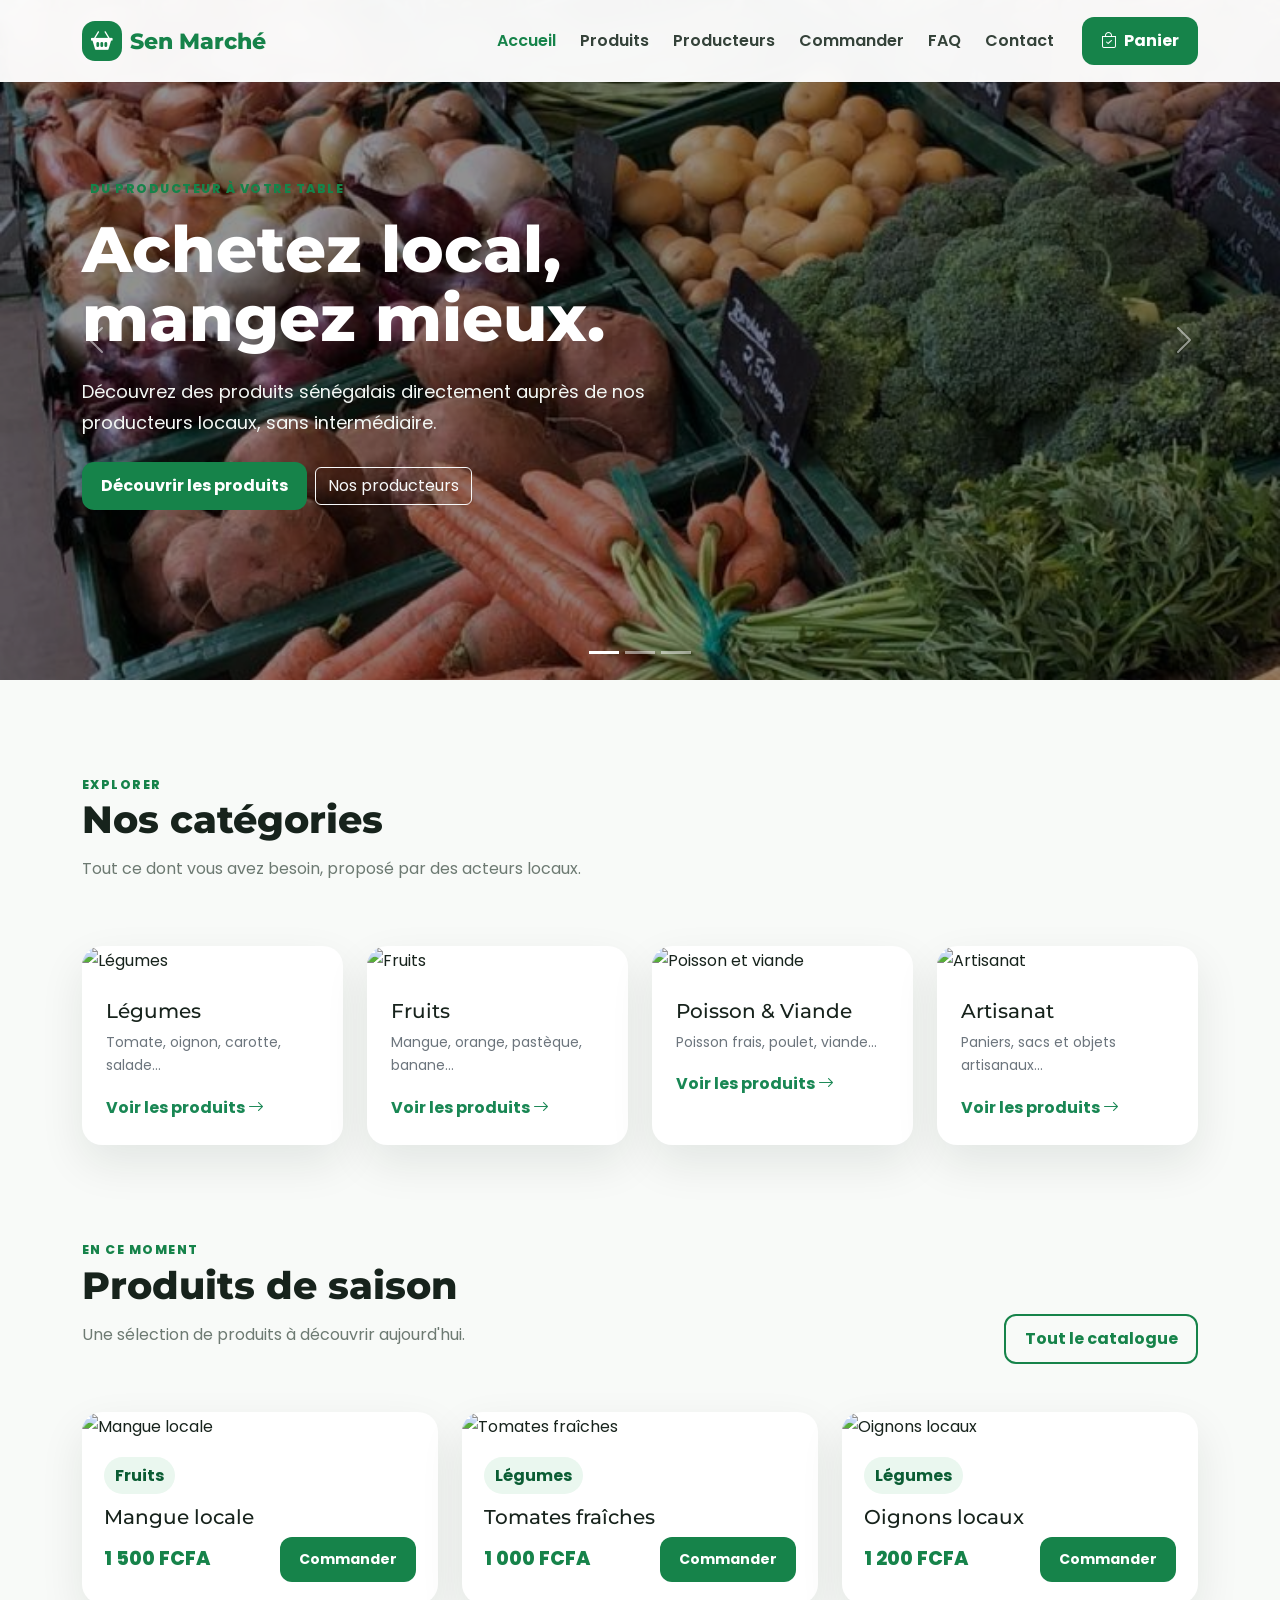
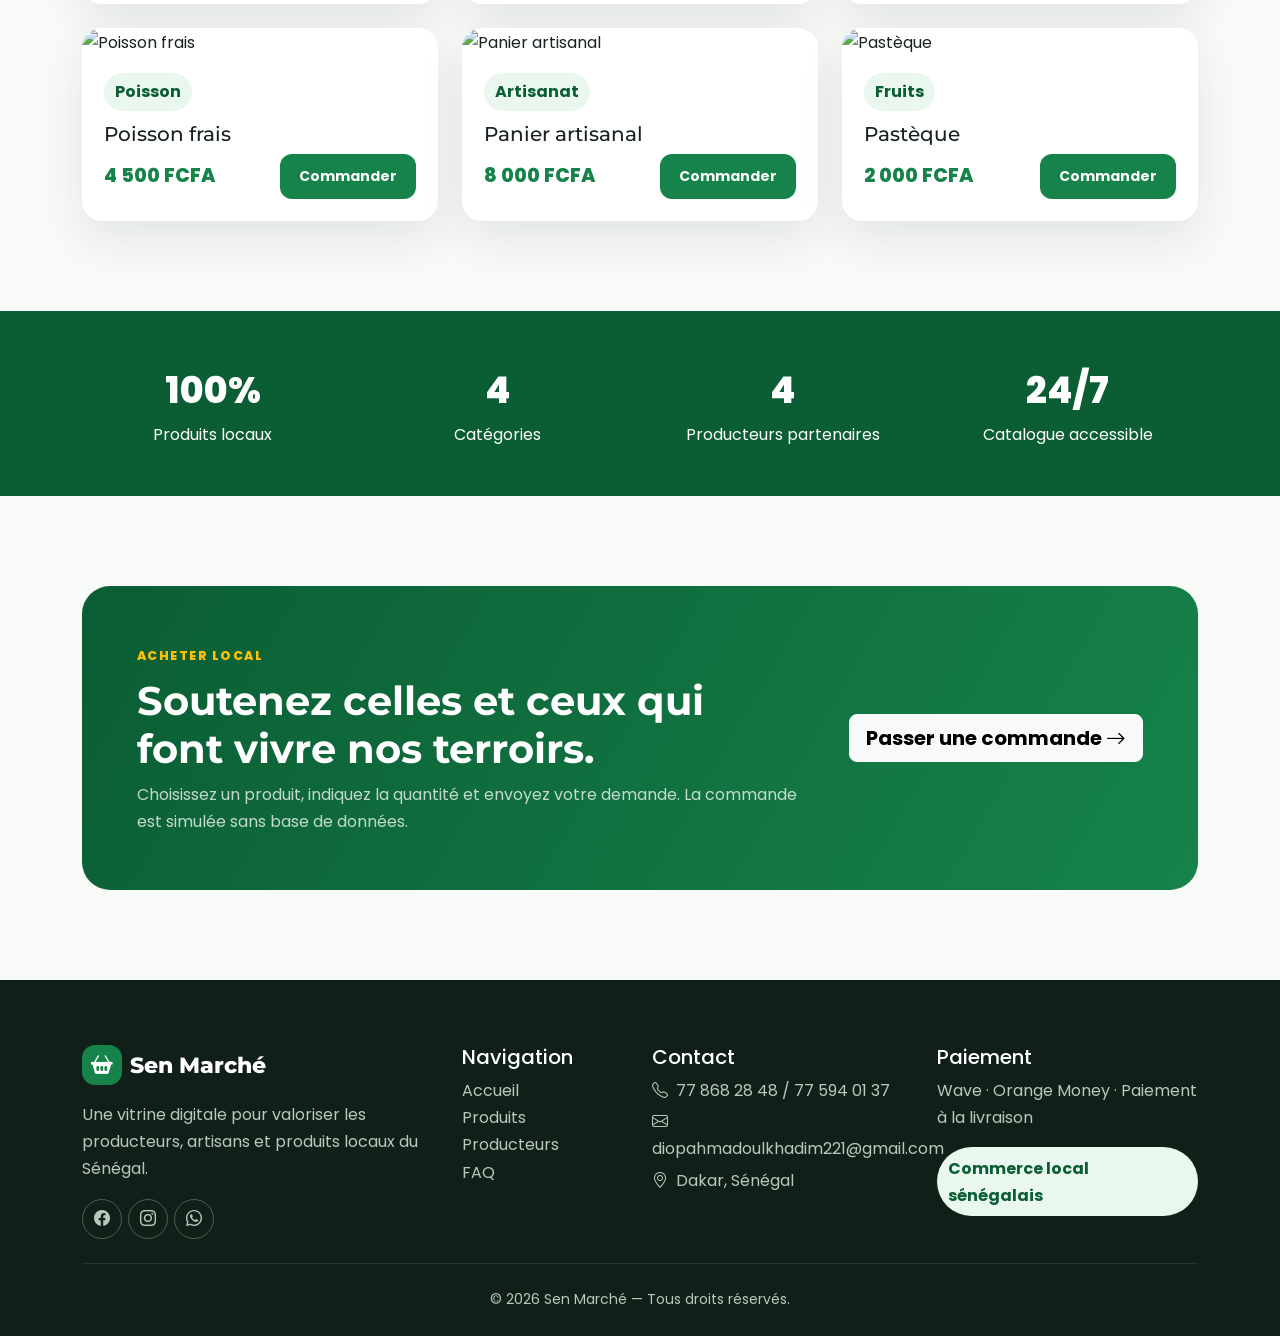
==== index.html @ eaa20071 "integration de sen-marche sur githup" ====
<!doctype html>
<html lang="fr">
<head>
  <!-- ===== META & SEO ===== -->
  <!-- UTF-8: Support caractères spéciaux français -->
  <meta charset="utf-8">
  <!-- Viewport: Responsive design mobile-first -->
  <meta name="viewport" content="width=device-width, initial-scale=1">
  <!-- Meta description: Affichée dans Google Search -->
  <meta name="description" content="Sen Marché — plateforme vitrine des producteurs locaux sénégalais.">
  <!-- Titre page: Affiché onglet + résultats recherche -->
  <title>Accueil | Sen Marché</title>

  <!-- ===== DÉPENDANCES EXTERNES ===== -->
  <!-- Bootstrap 5.3.3: Framework CSS + composants (grille, navbar, formulaires) -->
  <link href="https://cdn.jsdelivr.net/npm/bootstrap@5.3.3/dist/css/bootstrap.min.css" rel="stylesheet">
  <!-- Bootstrap Icons: Icônes (panier, menu, etc.) -->
  <link href="https://cdn.jsdelivr.net/npm/bootstrap-icons@1.11.3/font/bootstrap-icons.css" rel="stylesheet">
  <!-- Stylesheets custom: Variables, composants, responsive -->
  <link rel="stylesheet" href="css/style.css">
</head>
<body>

<!-- ===== NAVIGATION PRINCIPALE (FIXED) ===== -->
<!-- Navbar fixed-top: Reste visible lors du scroll
     navbar-expand-lg: Menu hamburger sur mobile, horizontal sur desktop
     ID mainNav: Utilisé pour toggle collapse mobile -->
<nav class="navbar navbar-expand-lg fixed-top">
<div class="container py-2">
  <!-- Logo marque -->
  <a class="navbar-brand d-flex align-items-center" href="index.html">
    <span class="brand-mark"><i class="bi bi-basket2-fill"></i></span>Sen Marché
  </a>
  <!-- Bouton toggle (hamburger) mobile -->
  <button class="navbar-toggler" type="button" data-bs-toggle="collapse" data-bs-target="#mainNav" aria-label="Menu">
    <span class="navbar-toggler-icon"></span>
  </button>
  <!-- Menu navigation -->
  <div class="collapse navbar-collapse" id="mainNav">
    <ul class="navbar-nav ms-auto align-items-lg-center">
      <li class="nav-item"><a class="nav-link active" href="index.html">Accueil</a></li>
      <li class="nav-item"><a class="nav-link" href="produits.html">Produits</a></li>
      <li class="nav-item"><a class="nav-link" href="producteurs.html">Producteurs</a></li>
      <li class="nav-item"><a class="nav-link" href="commander.html">Commander</a></li>
      <li class="nav-item"><a class="nav-link" href="faq.html">FAQ</a></li>
      <li class="nav-item"><a class="nav-link" href="contact.html">Contact</a></li>
    </ul>
    <!-- Bouton CTA panier (se met à jour via JS) -->
    <!-- id cartCount: Badge nombre produits, masqué si vide -->
    <a href="commander.html" class="btn btn-brand ms-lg-3 position-relative">
      <i class="bi bi-bag-check me-1"></i> Panier 
      <span id="cartCount" class="badge rounded-pill bg-warning text-dark cart-badge" style="display:none">0</span>
    </a>
  </div>
</div>
</nav>

<section class="hero">
<div id="heroCarousel" class="carousel slide carousel-fade" data-bs-ride="carousel">
<div class="carousel-indicators"><button data-bs-target="#heroCarousel" data-bs-slide-to="0" class="active"></button><button data-bs-target="#heroCarousel" data-bs-slide-to="1"></button><button data-bs-target="#heroCarousel" data-bs-slide-to="2"></button></div>
<div class="carousel-inner">
<div class="carousel-item active"><img src="images/legumes.jpg" alt="Produits frais locaux"><div class="hero-caption"><div class="container"><div class="eyebrow mb-3"><i class="bi bi-leaf"></i> Du producteur à votre table</div><h1>Achetez local,<br>mangez mieux.</h1><p class="my-4">Découvrez des produits sénégalais directement auprès de nos producteurs locaux, sans intermédiaire.</p><a class="btn btn-brand me-2" href="produits.html">Découvrir les produits</a><a class="btn btn-outline-light" href="producteurs.html">Nos producteurs</a></div></div></div>
<div class="carousel-item"><img src="images/fruits.jpg" alt="Fruits et légumes de saison"><div class="hero-caption"><div class="container"><div class="eyebrow mb-3">Produits de saison</div><h1>La fraîcheur<br>près de chez vous.</h1><p class="my-4">Légumes, fruits, poisson et artisanat : choisissez le meilleur du savoir-faire local.</p><a class="btn btn-brand" href="produits.html">Voir le catalogue</a></div></div></div>
<div class="carousel-item"><img src="images/artisanaux.jpg" alt="Cuisine et produits locaux"><div class="hero-caption"><div class="container"><div class="eyebrow mb-3">Fiers du Sénégal</div><h1>Valorisons<br>ce qui est local.</h1><p class="my-4">Sen Marché crée une relation directe entre producteurs et consommateurs.</p><a class="btn btn-brand" href="commander.html">Commander</a></div></div></div>
</div><button class="carousel-control-prev" data-bs-target="#heroCarousel" data-bs-slide="prev"><span class="carousel-control-prev-icon"></span></button><button class="carousel-control-next" data-bs-target="#heroCarousel" data-bs-slide="next"><span class="carousel-control-next-icon"></span></button>
</div></section>

<section class="section"><div class="container"><div class="row align-items-end mb-5"><div class="col-md-8"><span class="eyebrow">Explorer</span><h2 class="section-title">Nos catégories</h2><p class="section-lead">Tout ce dont vous avez besoin, proposé par des acteurs locaux.</p></div></div>
<div class="row g-4">
<div class="col-md-6 col-lg-3"><div class="category-card"><img src="https://images.unsplash.com/photo-1597362925123-77861d3fbac7?auto=format&fit=crop&w=900&q=85" alt="Légumes" class="w-100"><div class="p-4"><h3 class="h5">Légumes</h3><p class="text-secondary small">Tomate, oignon, carotte, salade...</p><a href="produits.html#legumes" class="fw-bold text-success">Voir les produits <i class="bi bi-arrow-right"></i></a></div></div></div>
<div class="col-md-6 col-lg-3"><div class="category-card"><img src="https://images.unsplash.com/photo-1619566636858-adf3ef46400b?auto=format&fit=crop&w=900&q=85" alt="Fruits" class="w-100"><div class="p-4"><h3 class="h5">Fruits</h3><p class="text-secondary small">Mangue, orange, pastèque, banane...</p><a href="produits.html#fruits" class="fw-bold text-success">Voir les produits <i class="bi bi-arrow-right"></i></a></div></div></div>
<div class="col-md-6 col-lg-3"><div class="category-card"><img src="https://images.unsplash.com/photo-1534482421-64566f976cfa?auto=format&fit=crop&w=900&q=85" alt="Poisson et viande" class="w-100"><div class="p-4"><h3 class="h5">Poisson & Viande</h3><p class="text-secondary small">Poisson frais, poulet, viande...</p><a href="produits.html#poisson" class="fw-bold text-success">Voir les produits <i class="bi bi-arrow-right"></i></a></div></div></div>
<div class="col-md-6 col-lg-3"><div class="category-card"><img src="https://images.unsplash.com/photo-1494438639946-1ebd1d20bf85?auto=format&fit=crop&w=900&q=85" alt="Artisanat" class="w-100"><div class="p-4"><h3 class="h5">Artisanat</h3><p class="text-secondary small">Paniers, sacs et objets artisanaux...</p><a href="produits.html#artisanat" class="fw-bold text-success">Voir les produits <i class="bi bi-arrow-right"></i></a></div></div></div>
</div></div></section>

<section class="section pt-0"><div class="container"><div class="row align-items-end mb-5"><div class="col-md-8"><span class="eyebrow">En ce moment</span><h2 class="section-title">Produits de saison</h2><p class="section-lead">Une sélection de produits à découvrir aujourd'hui.</p></div><div class="col-md-4 text-md-end"><a href="produits.html" class="btn btn-outline-brand">Tout le catalogue</a></div></div>
<div class="row g-4">
<div class="col-md-6 col-lg-4"><div class="product-card"><img src="https://images.unsplash.com/photo-1553279768-865429fa0078?auto=format&fit=crop&w=700&q=85" alt="Mangue locale" class="w-100"><div class="card-body"><span class="badge-soft">Fruits</span><h3 class="h5 mt-3">Mangue locale</h3><div class="d-flex justify-content-between align-items-center"><span class="price">1 500 FCFA</span><a href="commander.html?produit=Mangue locale" class="btn btn-brand btn-sm">Commander</a></div></div></div></div><div class="col-md-6 col-lg-4"><div class="product-card"><img src="https://images.unsplash.com/photo-1546094096-0df4bcaaa337?auto=format&fit=crop&w=700&q=85" alt="Tomates fraîches" class="w-100"><div class="card-body"><span class="badge-soft">Légumes</span><h3 class="h5 mt-3">Tomates fraîches</h3><div class="d-flex justify-content-between align-items-center"><span class="price">1 000 FCFA</span><a href="commander.html?produit=Tomates fraîches" class="btn btn-brand btn-sm">Commander</a></div></div></div></div><div class="col-md-6 col-lg-4"><div class="product-card"><img src="https://images.unsplash.com/photo-1508747703725-719777637510?auto=format&fit=crop&w=700&q=85" alt="Oignons locaux" class="w-100"><div class="card-body"><span class="badge-soft">Légumes</span><h3 class="h5 mt-3">Oignons locaux</h3><div class="d-flex justify-content-between align-items-center"><span class="price">1 200 FCFA</span><a href="commander.html?produit=Oignons locaux" class="btn btn-brand btn-sm">Commander</a></div></div></div></div><div class="col-md-6 col-lg-4"><div class="product-card"><img src="https://images.unsplash.com/photo-1510130387422-82bed34b37e9?auto=format&fit=crop&w=700&q=85" alt="Poisson frais" class="w-100"><div class="card-body"><span class="badge-soft">Poisson</span><h3 class="h5 mt-3">Poisson frais</h3><div class="d-flex justify-content-between align-items-center"><span class="price">4 500 FCFA</span><a href="commander.html?produit=Poisson frais" class="btn btn-brand btn-sm">Commander</a></div></div></div></div><div class="col-md-6 col-lg-4"><div class="product-card"><img src="https://images.unsplash.com/photo-1595521624992-48a59aef95a6?auto=format&fit=crop&w=700&q=85" alt="Panier artisanal" class="w-100"><div class="card-body"><span class="badge-soft">Artisanat</span><h3 class="h5 mt-3">Panier artisanal</h3><div class="d-flex justify-content-between align-items-center"><span class="price">8 000 FCFA</span><a href="commander.html?produit=Panier artisanal" class="btn btn-brand btn-sm">Commander</a></div></div></div></div><div class="col-md-6 col-lg-4"><div class="product-card"><img src="https://images.unsplash.com/photo-1589984662646-e7b2e4962f18?auto=format&fit=crop&w=700&q=85" alt="Pastèque" class="w-100"><div class="card-body"><span class="badge-soft">Fruits</span><h3 class="h5 mt-3">Pastèque</h3><div class="d-flex justify-content-between align-items-center"><span class="price">2 000 FCFA</span><a href="commander.html?produit=Pastèque" class="btn btn-brand btn-sm">Commander</a></div></div></div></div>
</div></div></section>

<section class="stats py-5"><div class="container"><div class="row text-center g-4"><div class="col-6 col-lg-3"><div class="stat-number">100%</div><div>Produits locaux</div></div><div class="col-6 col-lg-3"><div class="stat-number">4</div><div>Catégories</div></div><div class="col-6 col-lg-3"><div class="stat-number">4</div><div>Producteurs partenaires</div></div><div class="col-6 col-lg-3"><div class="stat-number">24/7</div><div>Catalogue accessible</div></div></div></div></section>

<section class="section"><div class="container"><div class="cta"><div class="row align-items-center g-4"><div class="col-lg-8"><span class="eyebrow text-warning">Acheter local</span><h2 class="display-6 fw-bold mt-2">Soutenez celles et ceux qui font vivre nos terroirs.</h2><p class="mb-0 opacity-75">Choisissez un produit, indiquez la quantité et envoyez votre demande. La commande est simulée sans base de données.</p></div><div class="col-lg-4 text-lg-end"><a href="commander.html" class="btn btn-light btn-lg fw-bold">Passer une commande <i class="bi bi-arrow-right"></i></a></div></div></div></div></section>
<footer class="footer">
<div class="container">
<div class="row g-4">
<div class="col-lg-4"><a class="navbar-brand d-inline-flex align-items-center mb-3" href="index.html"><span class="brand-mark"><i class="bi bi-basket2-fill"></i></span>Sen Marché</a><p>Une vitrine digitale pour valoriser les producteurs, artisans et produits locaux du Sénégal.</p>
<div><a class="social" href="https://www.facebook.com/ahmadoul.khadim.diop" aria-label="Facebook" target="_blank"><i class="bi bi-facebook"></i></a><a class="social" href="https://www.instagram.com/voixdesbrumes" aria-label="Instagram" target="_blank"><i class="bi bi-instagram"></i></a><a class="social" href="https://wa.me/221778682848" aria-label="WhatsApp" target="_blank"><i class="bi bi-whatsapp"></i></a></div></div>
<div class="col-6 col-lg-2"><h5>Navigation</h5><ul class="list-unstyled"><li><a href="index.html">Accueil</a></li><li><a href="produits.html">Produits</a></li><li><a href="producteurs.html">Producteurs</a></li><li><a href="faq.html">FAQ</a></li></ul></div>
<div class="col-6 col-lg-3"><h5>Contact</h5><p class="mb-1"><i class="bi bi-telephone me-2"></i><a href="tel:+221778682848" style="color: inherit; text-decoration: none;">77 868 28 48</a> / <a href="tel:+221775940137" style="color: inherit; text-decoration: none;">77 594 01 37</a></p><p class="mb-1"><i class="bi bi-envelope me-2"></i><a href="mailto:diopahmadoulkhadim221@gmail.com" style="color: inherit; text-decoration: none;">diopahmadoulkhadim221@gmail.com</a></p><p><i class="bi bi-geo-alt me-2"></i>Dakar, Sénégal</p></div>
<div class="col-lg-3"><h5>Paiement</h5><p>Wave · Orange Money · Paiement à la livraison</p><span class="badge-soft d-inline-block">Commerce local sénégalais</span></div>
</div><hr class="border-secondary my-4"><div class="text-center small">© <span data-year>2026</span> Sen Marché — Tous droits réservés.</div>
</div></footer>
<script src="https://cdn.jsdelivr.net/npm/bootstrap@5.3.3/dist/js/bootstrap.bundle.min.js"></script><script src="js/script.js"></script>
</body></html>
---- css/style.css ----
/**
 * =====================================================
 * SEN MARCHÉ - STYLESHEET
 * =====================================================
 * Système de design cohérent pour une plateforme
 * de vente directe de produits locaux sénégalais.
 *
 * Architecture:
 * - Variables CSS (couleurs, shadows, typographie)
 * - Styles globaux et resets
 * - Composants (navbar, hero, cards, etc.)
 * - Utilitaires et responsive
 *
 * Auteur: Developer Senior
 * Dernière mise à jour: 2026
 * =====================================================
 */

/* ===== IMPORTS & TYPOGRAPHIE ===== */
@import url('https://fonts.googleapis.com/css2?family=Montserrat:wght@500;600;700;800&family=Poppins:wght@400;500;600;700&display=swap');

/**
 * Variables CSS - Design System
 * Permet une maintenance facile et une cohérence visuelle globale
 * 
 * Couleurs:
 * - --green: Couleur primaire (boutons, texte actif)
 * - --green-dark: Variante sombre (hover states)
 * - --green-soft: Variante claire (backgrounds, badges)
 * - --gold: Accent secondaire (highlights)
 * - --ink: Couleur de texte principal
 * - --muted: Texte secondaire/descriptif
 * - --bg: Fond de page
 * 
 * Autres:
 * - --shadow: Ombre pour profondeur (cartes, etc.)
 * - --radius: Rayon de bordure global (20px)
 */
:root{
 --green:#16834a;
 --green-dark:#0b5d34;
 --green-soft:#eaf7ef;
 --gold:#f5bd32;
 --ink:#17231c;
 --muted:#6d7a72;
 --bg:#f8faf8;
 --white:#fff;
 --shadow:0 18px 45px rgba(15,35,24,.09);
 --radius:20px;
}

/* ===== RESETS & DEFAULTS GLOBAUX ===== */
/** 
 * Reset universel: border-box pour tous les éléments
 * Évite les bugs de calcul de width/padding
 */
*{box-sizing:border-box}

/** Scroll smooth pour une meilleure UX */
html{scroll-behavior:smooth}

/**
 * Styles de base du body:
 * - Font Poppins (sans-serif) pour meilleure lisibilité
 * - Couleur de texte et fond cohérents
 * - Line-height: 1.7 pour lisibilité optimale (accessibilité)
 */
body{font-family:Poppins,sans-serif;color:var(--ink);background:var(--bg);line-height:1.7}

/**
 * Titres: Utiliser Montserrat (font géométrique + forte)
 * Weight: 800 (bold) pour hiérarchie visuelle claire
 */
h1,h2,h3,h4,.navbar-brand{font-family:Montserrat,sans-serif;font-weight:800}

/** Removelink underline globalement (stylisé au besoin par section) */
a{text-decoration:none}

/* ===== NAVBAR & NAVIGATION ===== */
/**
 * Navbar fixed avec glassmorphism effect
 * - backdrop-filter: blur crée un effet de verre (mode moderne)
 * - rgba blanc à 96% opacité: laisse voir le contenu en arrière-plan
 * - Ombre subtile pour séparation douce
 * 
 * Note: Compatibilité iOS Safari limité sur backdrop-filter
 */
.navbar{background:rgba(255,255,255,.96);backdrop-filter:blur(14px);box-shadow:0 1px 0 rgba(0,0,0,.05)}

/** Logo/Marque dans la navbar */
.navbar-brand{color:var(--green)!important;font-size:1.35rem}

/**
 * Icône marque (panier)
 * - Carré avec coins arrondis
 * - Flex: centrage parfait de l'icône
 * - Couleur: vert principal sur fond blanc
 */
.brand-mark{width:40px;height:40px;border-radius:13px;background:var(--green);color:#fff;display:inline-flex;align-items:center;justify-content:center;margin-right:8px}

/**
 * Liens de navigation
 * - Weight 600: lisible sans être trop lourd
 * - Margin: écartement entre les liens
 * - Couleur dark: adaptation pour navbar clair
 */
.nav-link{font-weight:600;color:#344239!important;margin:0 4px}

/**
 * États hover et active pour les liens nav
 * - Couleur vert: feedback utilisateur clair
 */
.nav-link:hover,.nav-link.active{color:var(--green)!important}

/* ===== BOUTONS ===== */
/**
 * Bouton primaire (CTA principal)
 * - Vert plein avec padding généreux
 * - Hover: couleur plus foncée + translateY pour "lift" effect
 * - Transform translateY(-1px): micro-animation pour tactile feedback
 * 
 * Convention: Utilisé pour actions primaires (Ajouter, Commander, etc.)
 */
.btn-brand{background:var(--green);color:#fff;border:0;padding:.75rem 1.2rem;border-radius:12px;font-weight:700}
.btn-brand:hover{background:var(--green-dark);color:#fff;transform:translateY(-1px)}

/**
 * Bouton secondaire (variant contour)
 * - Bordure + texte en vert, pas de fill
 * - Hover: remplit le bouton
 * - Convention: Filtres, actions secondaires
 */
.btn-outline-brand{border:2px solid var(--green);color:var(--green);padding:.7rem 1.15rem;border-radius:12px;font-weight:700}
.btn-outline-brand:hover{background:var(--green);color:#fff}

/* ===== HERO SECTION & CAROUSEL ===== */
/**
 * Hero container
 * - Width: 100vw (100% de la fenêtre, ignore parent padding)
 * - Min-height 680px: optimal pour visibilité CTA
 * - Flex: centrage des enfants
 * - Overflow hidden: évite débordement images
 * - Margin/padding: négatives pour compenser parents
 * 
 * Note: Images Unsplash chargées via URLs externes
 *       Penser à les télécharger localement pour offline
 */
.hero{
  width:100vw;
  margin-left:calc(-50vw + 50%);
  min-height:680px;
  position:relative;
  display:flex;
  align-items:center;
  overflow:hidden
}

/** Carousel full-width */
.hero .carousel{width:100%}

/** Hauteur fixe du carousel item */
.hero .carousel-item{height:680px;width:100%}

/**
 * Images du hero avec darken filter
 * - object-fit: cover: remplisse sans déformation
 * - brightness(.57): assombrit l'image pour lisibilité du texte blanc
 * 
 * Amélioration possible: utiliser une overlay div au lieu de filter
 *                        pour meilleure performance
 */
.hero .carousel-item img{height:100%;width:100%;object-fit:cover;filter:brightness(.57)}

/**
 * Texte du hero (positionné absolu sur l'image)
 * - inset:0: remplit tout le conteneur
 * - z-index:2: au-dessus des images
 * - Flex: centre le contenu texte
 */
.hero-caption{position:absolute;inset:0;display:flex;align-items:center;z-index:2;color:#fff}

/**
 * Typographie du hero
 * - clamp() pour font-size responsive sans media queries
 * - clamp(min, préféré, max) = clamp(2.4rem, 5vw, 5rem)
 * - Adapte automatiquement entre mobile et desktop
 * - Line-height réduit (1.08): proximité du texte pour impact
 */
.hero h1{font-size:clamp(2.4rem,5vw,5rem);line-height:1.08;max-width:760px}

/** Sous-titre hero */
.hero p{font-size:1.12rem;max-width:650px;color:#f4f8f5}

/**
 * Label petit (eyebrow)
 * Utilisé pour: catégories, sections
 * - TEXT-TRANSFORM uppercase: emphase sans crier
 * - Letter-spacing: meilleure lisibilité petite taille
 * - Weight 800: visible et impactant
 */
.eyebrow{display:inline-flex;gap:8px;align-items:center;color:var(--green);font-weight:800;text-transform:uppercase;letter-spacing:.12em;font-size:.78rem}

/** Variante eyebrow dans hero (couleur or) */
.hero .eyebrow{color:#f5bd267}

/* ===== SECTIONS & LAYOUT ===== */
/**
 * Padding sections (vertical rhythm)
 * 90px = espacement générique entre sections
 * Crée une hiérarchie visuelle claire
 */
.section{padding:90px 0}

/** Titre section avec responsive typography */
.section-title{font-size:clamp(1.8rem,3vw,2.8rem);margin-bottom:12px}

/** Texte descriptif sous titre */
.section-lead{color:var(--muted);max-width:650px}

/* ===== CARDS (Produits, Catégories, Producteurs, Infos) ===== */
/**
 * Composant card générique réutilisable
 * - White background: bon contraste sur fond gris
 * - Border-radius: coins arrondis cohérents (--radius: 20px)
 * - Shadow: profondeur visuelle
 * - Overflow hidden: images avec coins arrondis
 * - Height 100%: fill de la grille (flex layout)
 * 
 * Classes concernées:
 * - .category-card: catégories produits
 * - .product-card: produits catalogue
 * - .producer-card: producteurs
 * - .info-card: infos pratiques (sidebar)
 * - .faq-wrap: wrapper FAQ
 * - .contact-card: formulaire contact
 */
.category-card,.product-card,.producer-card,.info-card,.faq-wrap,.contact-card{background:#fff;border:0;border-radius:var(--radius);box-shadow:var(--shadow);overflow:hidden;height:100%}

/**
 * Images des cartes
 * - Hauteur fixe: évite distorsion grille
 * - object-fit:cover: remplit le conteneur sans déformation
 * 
 * Dimensioning:
 * - Catégories & Produits: 230px (ratio optimal)
 * - Producteurs: 290px (plus grand, moins de texte)
 */
.category-card img{height:230px;object-fit:cover}
.product-card img{height:230px;object-fit:cover}

/** Spacing contenu produit */
.product-card .card-body{padding:22px}

/**
 * Animations card
 * - Transition: 250ms sur toutes les propriétés
 * - Hover: translateY(-6px) pour "floating" effect
 * - Crée une interaction douce et moderne
 */
.product-card{transition:.25s}
.product-card:hover,.producer-card:hover,.category-card:hover{transform:translateY(-6px)}

/**
 * Prix produit
 * - Couleur verte: emphase commerciale
 * - Font-size 1.2rem: visible et lisible
 * - Weight 800: prominence
 */
.price{font-weight:800;color:var(--green);font-size:1.2rem}

/**
 * Badge pour catégorie/tag produit
 * - Background soft vert: bon contraste
 * - Couleur texte: vert foncé
 * - Padding généreux: espacement interne
 * - Border-radius 50px: "pill" style moderne
 */
.badge-soft{background:var(--green-soft);color:var(--green-dark);padding:.45rem .7rem;border-radius:50px;font-weight:700}

/** Producteur card spécifique */
.producer-card img{height:290px;object-fit:cover}
.producer-meta{padding:22px}

/**
 * Icon box (utilisé dans sections infos)
 * - Taille fixe 54x54px
 * - Background soft vert + icône verte
 * - Flex: centrage parfait
 * - Rayon 15px: coins légèrement arrondis
 */
.icon-box{width:54px;height:54px;border-radius:15px;background:var(--green-soft);color:var(--green);display:flex;align-items:center;justify-content:center;font-size:1.4rem}

/* ===== STATS & CTA SECTIONS ===== */
/**
 * Section statistiques
 * - Fond vert foncé pour contraste
 * - Texte blanc: lisibilité maximale
 * - Utilisé pour afficher: 100% locaux, 4 catégories, etc.
 */
.stats{background:var(--green-dark);color:#fff}

/** Grands chiffres stats */
.stat-number{font-size:2.3rem;font-weight:800}

/**
 * Section Call-To-Action (gradient vert)
 * - Gradient linéaire 120deg: dynamique
 * - Couleur blanche: lisibilité sur gradient
 * - Border-radius 28px: très arrondie (distinctive)
 * - Padding généreux: respire bien
 * 
 * Convention: Utiliser pour "Passer commande", "Nous contacter"
 */
.cta{background:linear-gradient(120deg,var(--green-dark),var(--green));color:#fff;border-radius:28px;padding:55px}

/** Sections pages internes (accueil + title) */
.page-hero{padding:155px 0 85px;background:linear-gradient(135deg,#eaf7ef,#fff)}
.page-hero p{color:var(--muted);max-width:700px}

/* ===== FORMULAIRES ===== */
/**
 * Inputs et selects
 * - Border-radius 12px: cohérent avec design
 * - Padding généreux: touchable sur mobile
 * - Border subtile: séparation légère
 * 
 * Focus state:
 * - Border-color: vert (indication visuelle)
 * - Box-shadow: halo subtil vert (accessibilité)
 */
.form-control,.form-select{border-radius:12px;padding:.8rem 1rem;border:1px solid #dce5df}
.form-control:focus,.form-select:focus{border-color:var(--green);box-shadow:0 0 0 .2rem rgba(22,131,74,.12)}

/** Labels formulaires */
.form-label{font-weight:700}

/* ===== FOOTER ===== */
/**
 * Footer dark (contraste texte blanc)
 * - Background #102018: noir bleuté (moins dur que noir pur)
 * - Texte gris: lisible sans être éblouissant
 * - Padding: espacement généreux (dignité)
 */
.footer{background:#102018;color:#b9c8bf;padding:65px 0 25px}

/** Headings et brand blanc dans footer */
.footer h5,.footer .navbar-brand{color:#fff!important}

/** Links et hover */
.footer a{color:#b9c8bf}.footer a:hover{color:#fff}

/**
 * Icônes sociales (cercles)
 * - Size: 40x40px
 * - Border: subtile (~#496154)
 * - Border-radius 50%: cercle parfait
 * - Flex: centrage icône
 */
.social{width:40px;height:40px;border:1px solid #496154;border-radius:50%;display:inline-flex;align-items:center;justify-content:center;margin-right:6px}

/* ===== NOTIFICATIONS & UTILITAIRES ===== */
/**
 * Toast container (notifications)
 * - z-index 2000: au-dessus de tout
 * - Utilisé pour: "Produit ajouté au panier"
 */
.toast-container{z-index:2000}

/**
 * Badge panier (counter)
 * - Position absolute: coin top-right du bouton
 * - Petit font-size: discret mais lisible
 */
.cart-badge{position:absolute;top:3px;right:-3px;font-size:.62rem}

/** Boîte recherche */
.search-box{max-width:420px}

/**
 * État vide (pas de résultats)
 * - Display none par défaut (voir JS)
 * - Affiche texte centré + texte gris
 */
.empty-state{display:none;text-align:center;padding:45px;color:var(--muted)}

/** Classe utilitaire: masquage carte */
.product-card.hidden{display:none}

/* ===== RESPONSIVE DESIGN ===== */
/**
 * Breakpoint: max-width 767px (mobile et petites tablettes)
 * 
 * Stratégie: Réduire les hauteurs et paddings sur petits écrans
 *           pour meilleur UX mobile
 * 
 * Amélioration possible: Ajouter breakpoints tablet (768-1024px)
 *                        pour meilleure progressivité
 */
@media(max-width:767px){
  /**
   * Hero section mobile
   * - Réduit de 680px à 610px
   * - Gagne encore de la place sur petits écrans
   * - Carousel item aussi réduit
   */
  .hero, .hero .carousel, .hero .carousel-item{height:610px}
  
  /** Sections: padding réduit (65px au lieu de 90px) */
  .section{padding:65px 0}
  
  /** Titre héro: taille fixe sur mobile (2.55rem) */
  .hero h1{font-size:2.55rem}
  
  /** CTA: padding réduit pour meilleur responsive */
  .cta{padding:35px 25px}
}
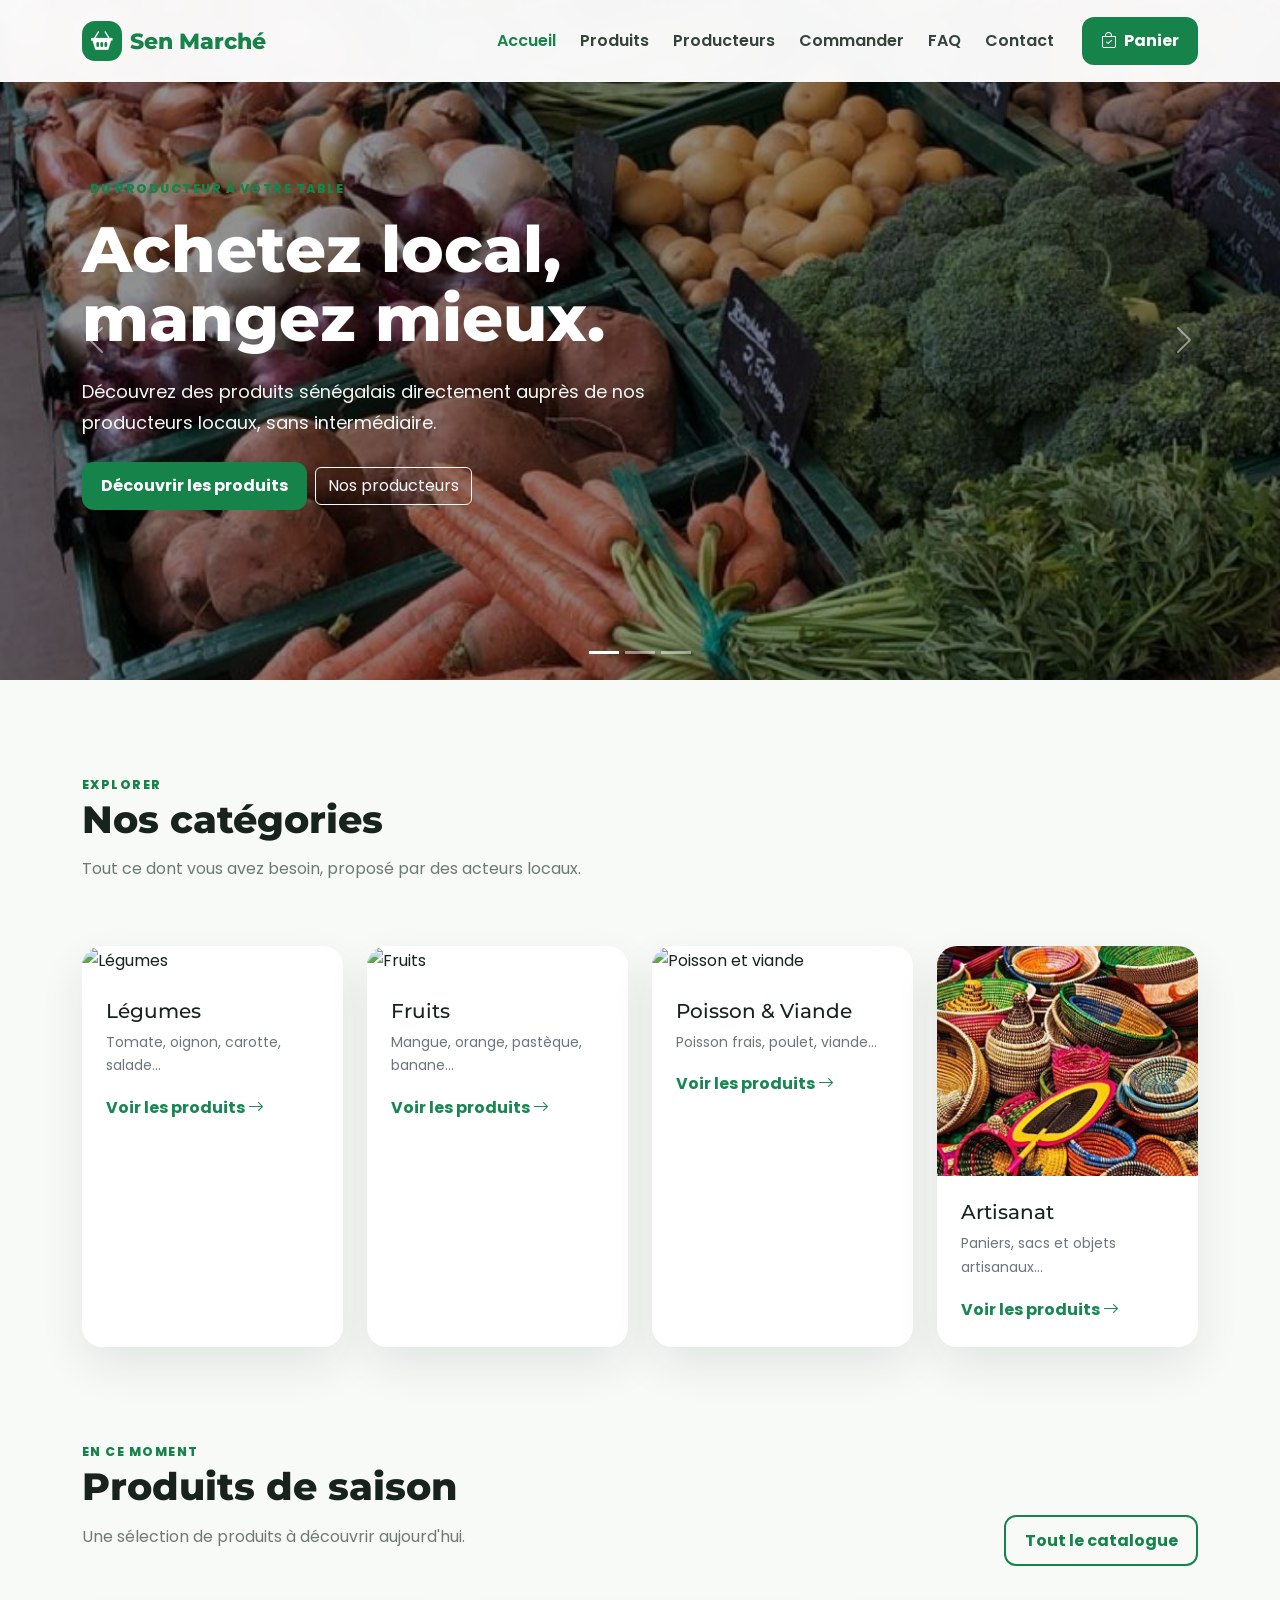
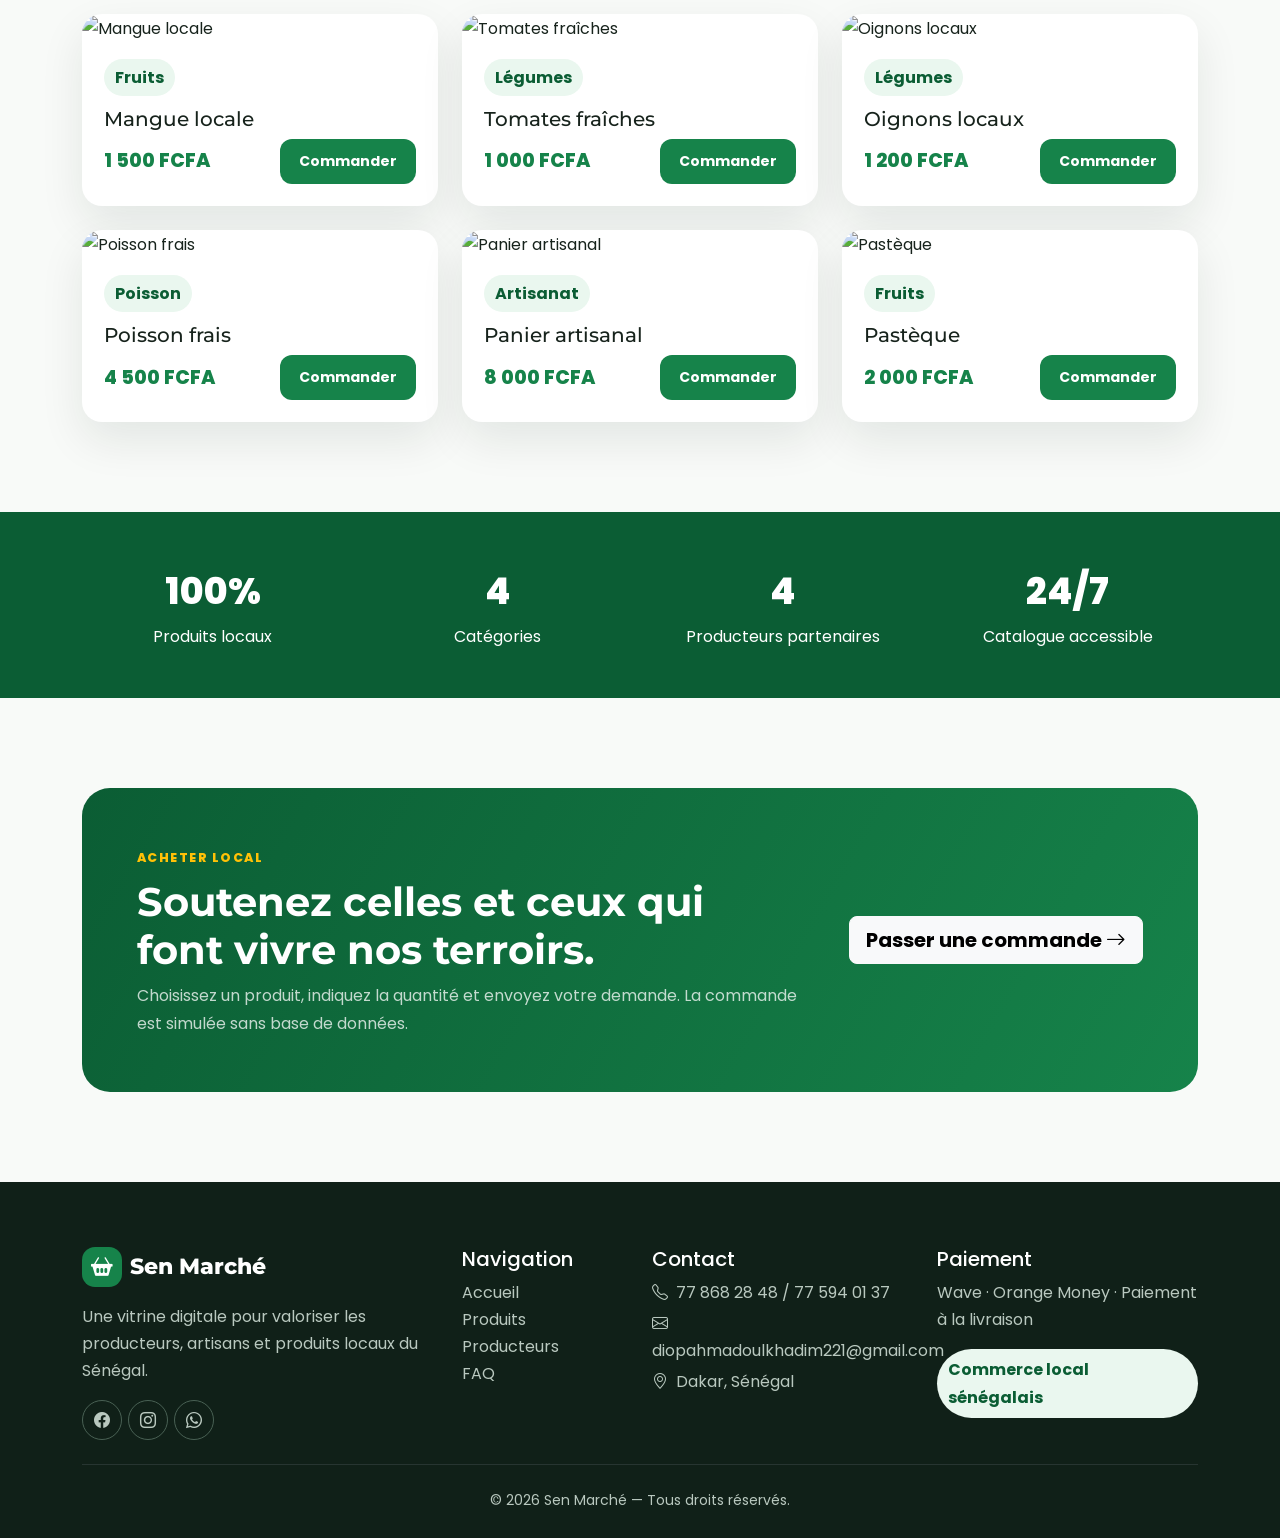
==== commit 1dd54fff: "premiere modification" ====
--- a/index.html
+++ b/index.html
@@ -70,7 +70,7 @@
 <div class="col-md-6 col-lg-3"><div class="category-card"><img src="https://images.unsplash.com/photo-1597362925123-77861d3fbac7?auto=format&fit=crop&w=900&q=85" alt="Légumes" class="w-100"><div class="p-4"><h3 class="h5">Légumes</h3><p class="text-secondary small">Tomate, oignon, carotte, salade...</p><a href="produits.html#legumes" class="fw-bold text-success">Voir les produits <i class="bi bi-arrow-right"></i></a></div></div></div>
 <div class="col-md-6 col-lg-3"><div class="category-card"><img src="https://images.unsplash.com/photo-1619566636858-adf3ef46400b?auto=format&fit=crop&w=900&q=85" alt="Fruits" class="w-100"><div class="p-4"><h3 class="h5">Fruits</h3><p class="text-secondary small">Mangue, orange, pastèque, banane...</p><a href="produits.html#fruits" class="fw-bold text-success">Voir les produits <i class="bi bi-arrow-right"></i></a></div></div></div>
 <div class="col-md-6 col-lg-3"><div class="category-card"><img src="https://images.unsplash.com/photo-1534482421-64566f976cfa?auto=format&fit=crop&w=900&q=85" alt="Poisson et viande" class="w-100"><div class="p-4"><h3 class="h5">Poisson & Viande</h3><p class="text-secondary small">Poisson frais, poulet, viande...</p><a href="produits.html#poisson" class="fw-bold text-success">Voir les produits <i class="bi bi-arrow-right"></i></a></div></div></div>
-<div class="col-md-6 col-lg-3"><div class="category-card"><img src="https://images.unsplash.com/photo-1494438639946-1ebd1d20bf85?auto=format&fit=crop&w=900&q=85" alt="Artisanat" class="w-100"><div class="p-4"><h3 class="h5">Artisanat</h3><p class="text-secondary small">Paniers, sacs et objets artisanaux...</p><a href="produits.html#artisanat" class="fw-bold text-success">Voir les produits <i class="bi bi-arrow-right"></i></a></div></div></div>
+<div class="col-md-6 col-lg-3"><div class="category-card"><img src="images/artisanaux.jpg" alt="Artisanat" class="w-100"><div class="p-4"><h3 class="h5">Artisanat</h3><p class="text-secondary small">Paniers, sacs et objets artisanaux...</p><a href="produits.html#artisanat" class="fw-bold text-success">Voir les produits <i class="bi bi-arrow-right"></i></a></div></div></div>
 </div></div></section>
 
 <section class="section pt-0"><div class="container"><div class="row align-items-end mb-5"><div class="col-md-8"><span class="eyebrow">En ce moment</span><h2 class="section-title">Produits de saison</h2><p class="section-lead">Une sélection de produits à découvrir aujourd'hui.</p></div><div class="col-md-4 text-md-end"><a href="produits.html" class="btn btn-outline-brand">Tout le catalogue</a></div></div>
